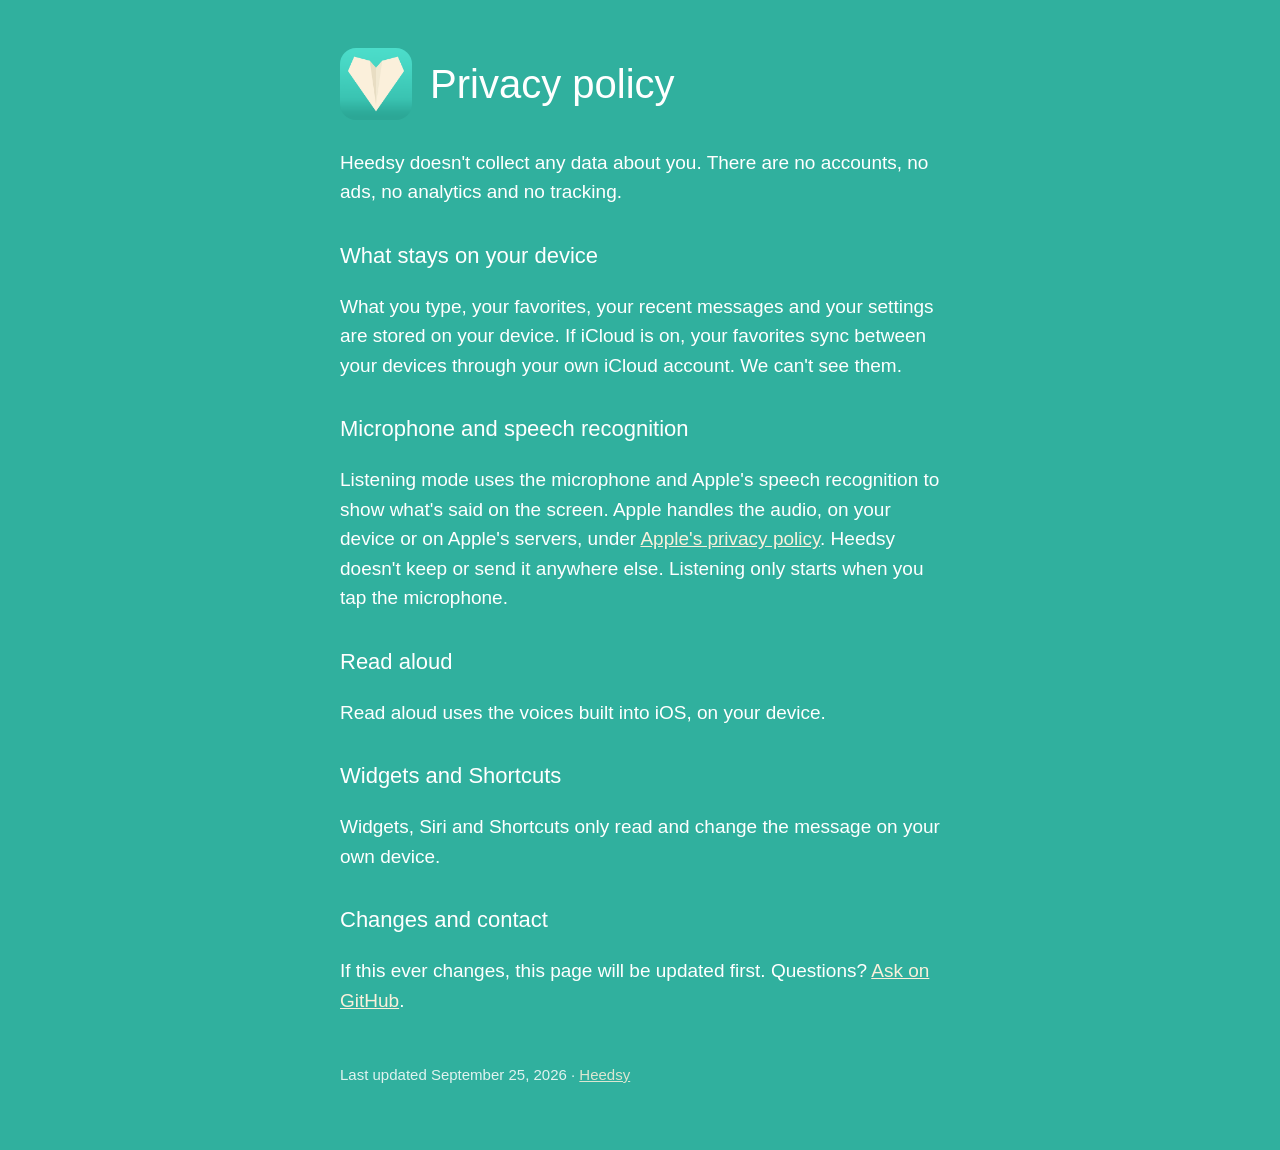
==== privacy.html @ f9881062 "Heedsy support page and privacy policy" ====
<!doctype html>
<html lang="en">
<head>
  <meta charset="utf-8">
  <meta name="viewport" content="width=device-width, initial-scale=1">
  <title>Heedsy privacy policy</title>
  <link rel="icon" href="icon.png">
  <link rel="stylesheet" href="style.css">
</head>
<body>
<main>
  <header>
    <img src="icon.png" alt="">
    <h1>Privacy policy</h1>
  </header>

  <p>Heedsy doesn't collect any data about you. There are no accounts, no ads, no analytics and no tracking.</p>

  <h2>What stays on your device</h2>
  <p>What you type, your favorites, your recent messages and your settings are stored on your device. If iCloud is on, your favorites sync between your devices through your own iCloud account. We can't see them.</p>

  <h2>Microphone and speech recognition</h2>
  <p>Listening mode uses the microphone and Apple's speech recognition to show what's said on the screen. Apple handles the audio, on your device or on Apple's servers, under <a href="https://www.apple.com/legal/privacy/">Apple's privacy policy</a>. Heedsy doesn't keep or send it anywhere else. Listening only starts when you tap the microphone.</p>

  <h2>Read aloud</h2>
  <p>Read aloud uses the voices built into iOS, on your device.</p>

  <h2>Widgets and Shortcuts</h2>
  <p>Widgets, Siri and Shortcuts only read and change the message on your own device.</p>

  <h2>Changes and contact</h2>
  <p>If this ever changes, this page will be updated first. Questions? <a href="https://github.com/kmyts/heedsy-site/issues">Ask on GitHub</a>.</p>

  <footer>
    Last updated September 25, 2026 · <a href="index.html">Heedsy</a>
  </footer>
</main>
</body>
</html>
---- style.css ----
:root { --teal: #30b09e; --dark: #0f7366; --cream: #faf0db; }
* { box-sizing: border-box; }
body {
  margin: 0; min-height: 100vh; background: var(--teal); color: #fff;
  font: 300 19px/1.55 "Helvetica Neue", Helvetica, Arial, sans-serif;
}
main { max-width: 640px; margin: 0 auto; padding: 48px 20px 64px; }
header { display: flex; align-items: center; gap: 18px; margin-bottom: 28px; }
header img { width: 72px; height: 72px; border-radius: 16px; }
h1 { font-weight: 300; font-size: 40px; margin: 0; }
h2 { font-weight: 400; font-size: 22px; margin: 32px 0 8px; }
a { color: var(--cream); }
ul { padding-left: 22px; }
li { margin: 6px 0; }
.button {
  display: inline-block; margin-top: 8px; padding: 12px 22px; border-radius: 999px;
  background: var(--dark); color: #fff; text-decoration: none; font-weight: 400;
}
footer { margin-top: 48px; font-size: 15px; opacity: 0.85; }
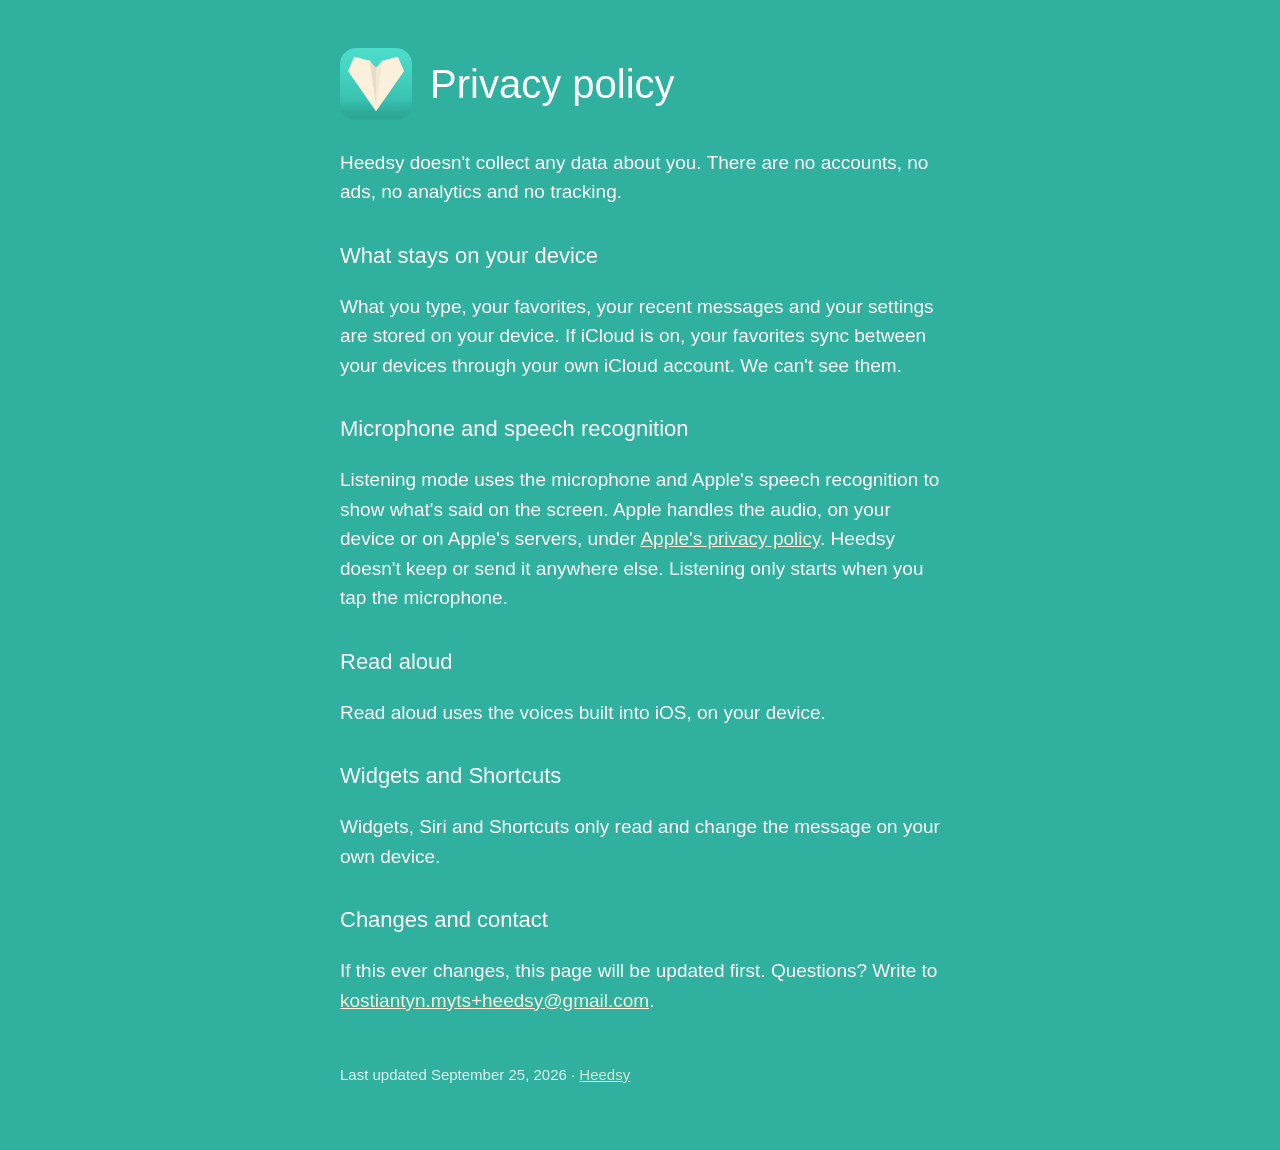
==== commit 7986fd73: "Contact by email" ====
--- a/privacy.html
+++ b/privacy.html
@@ -29,7 +29,7 @@
   <p>Widgets, Siri and Shortcuts only read and change the message on your own device.</p>
 
   <h2>Changes and contact</h2>
-  <p>If this ever changes, this page will be updated first. Questions? <a href="https://github.com/kmyts/heedsy-site/issues">Ask on GitHub</a>.</p>
+  <p>If this ever changes, this page will be updated first. Questions? Write to <a href="mailto:kostiantyn.myts+heedsy@gmail.com">kostiantyn.myts+heedsy@gmail.com</a>.</p>
 
   <footer>
     Last updated September 25, 2026 · <a href="index.html">Heedsy</a>
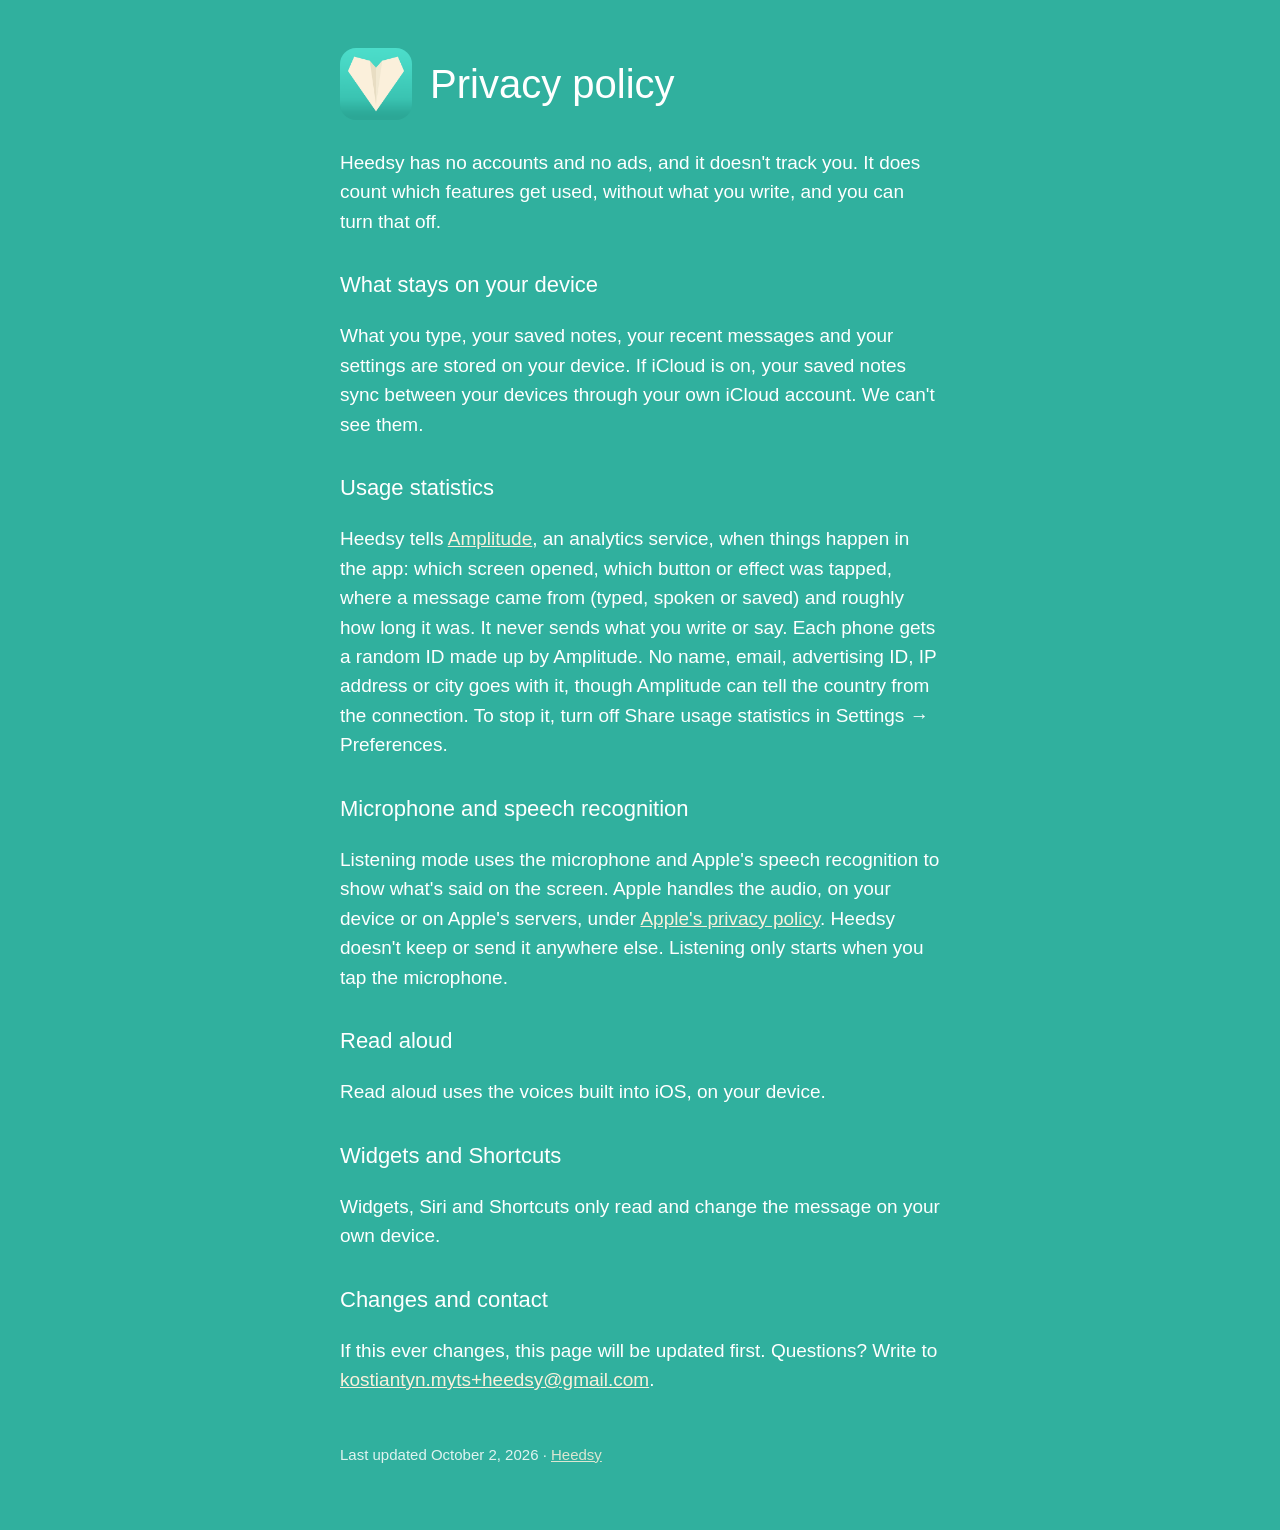
==== commit b4e75a4e: "Describe the usage statistics in the privacy policy Heedsy 2.1.1 sends anonymous usage events to Amp" ====
--- a/privacy.html
+++ b/privacy.html
@@ -14,10 +14,13 @@
     <h1>Privacy policy</h1>
   </header>
 
-  <p>Heedsy doesn't collect any data about you. There are no accounts, no ads, no analytics and no tracking.</p>
+  <p>Heedsy has no accounts and no ads, and it doesn't track you. It does count which features get used, without what you write, and you can turn that off.</p>
 
   <h2>What stays on your device</h2>
-  <p>What you type, your favorites, your recent messages and your settings are stored on your device. If iCloud is on, your favorites sync between your devices through your own iCloud account. We can't see them.</p>
+  <p>What you type, your saved notes, your recent messages and your settings are stored on your device. If iCloud is on, your saved notes sync between your devices through your own iCloud account. We can't see them.</p>
+
+  <h2>Usage statistics</h2>
+  <p>Heedsy tells <a href="https://amplitude.com/privacy">Amplitude</a>, an analytics service, when things happen in the app: which screen opened, which button or effect was tapped, where a message came from (typed, spoken or saved) and roughly how long it was. It never sends what you write or say. Each phone gets a random ID made up by Amplitude. No name, email, advertising ID, IP address or city goes with it, though Amplitude can tell the country from the connection. To stop it, turn off Share usage statistics in Settings → Preferences.</p>
 
   <h2>Microphone and speech recognition</h2>
   <p>Listening mode uses the microphone and Apple's speech recognition to show what's said on the screen. Apple handles the audio, on your device or on Apple's servers, under <a href="https://www.apple.com/legal/privacy/">Apple's privacy policy</a>. Heedsy doesn't keep or send it anywhere else. Listening only starts when you tap the microphone.</p>
@@ -32,7 +35,7 @@
   <p>If this ever changes, this page will be updated first. Questions? Write to <a href="mailto:kostiantyn.myts+heedsy@gmail.com">kostiantyn.myts+heedsy@gmail.com</a>.</p>
 
   <footer>
-    Last updated September 25, 2026 · <a href="index.html">Heedsy</a>
+    Last updated October 2, 2026 · <a href="index.html">Heedsy</a>
   </footer>
 </main>
 </body>
